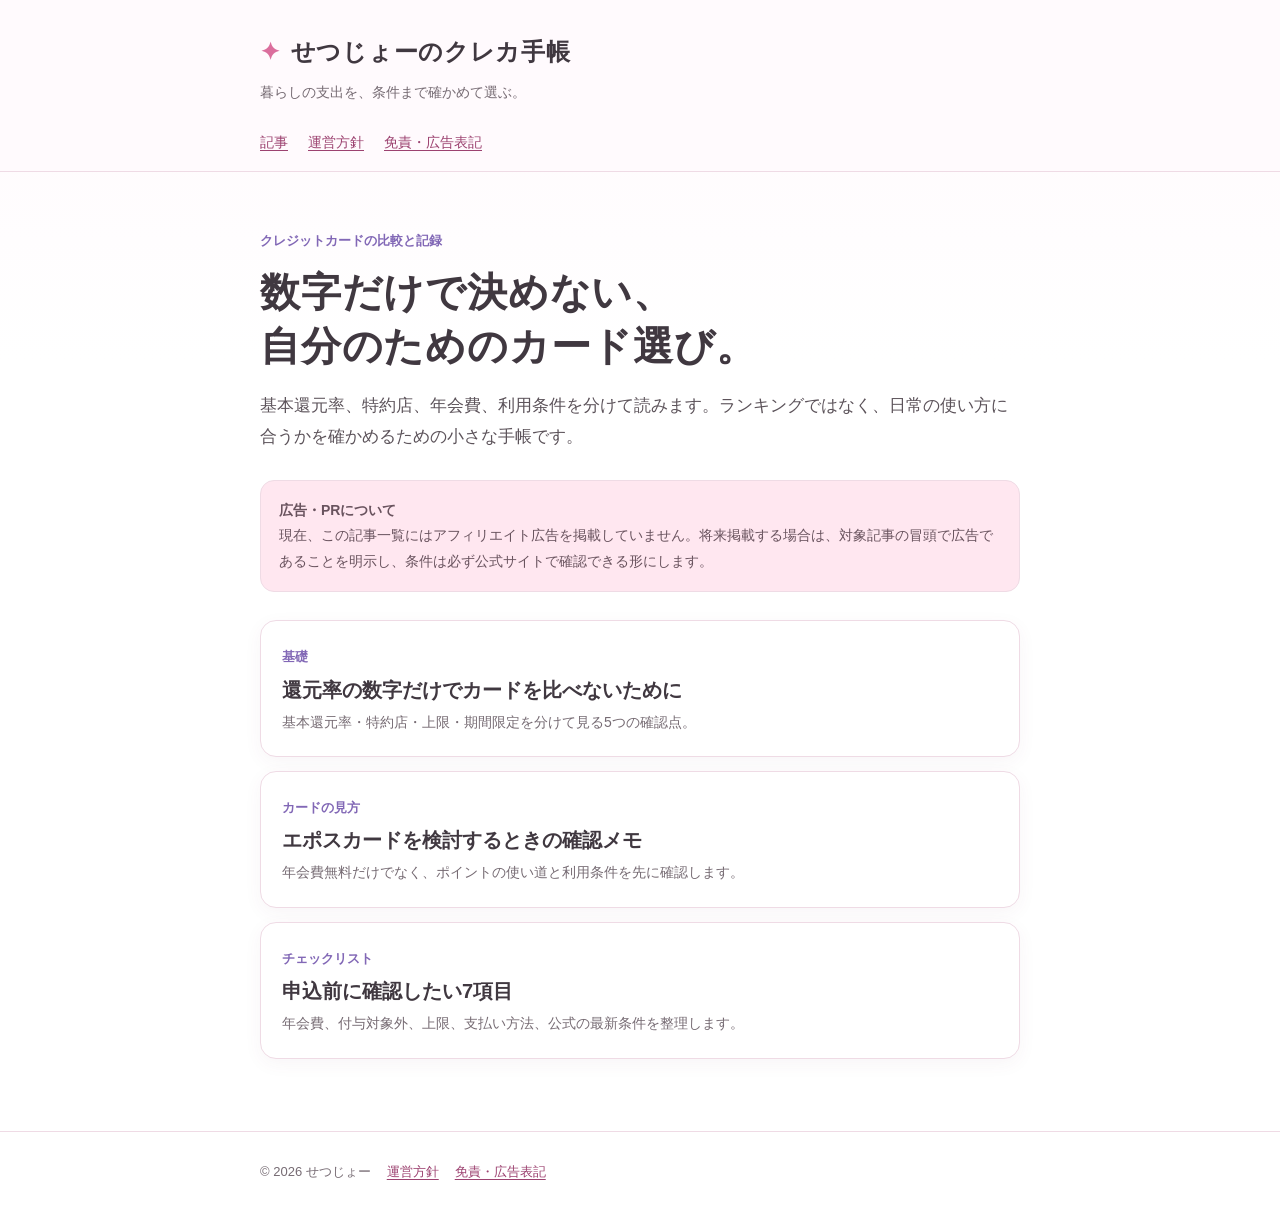
==== index.html @ 92624243 "feat: create credit-card-only editorial site" ====
<!doctype html>
<html lang="ja">
<head>
  <meta charset="utf-8">
  <meta name="viewport" content="width=device-width,initial-scale=1">
  <title>せつじょーのクレカ手帳</title>
  <meta name="description" content="日常の支出に合うクレジットカードを、還元率・条件・年会費を分けて確認するための記録です。">
  <link rel="stylesheet" href="style.css">
</head>
<body>
  <header><div class="wrap brand"><a href="index.html">せつじょーのクレカ手帳</a><p class="tagline">暮らしの支出を、条件まで確かめて選ぶ。</p></div><nav class="wrap"><a href="index.html">記事</a><a href="about.html">運営方針</a><a href="privacy.html">免責・広告表記</a></nav></header>
  <main class="wrap">
    <p class="kicker">クレジットカードの比較と記録</p>
    <h1>数字だけで決めない、<br>自分のためのカード選び。</h1>
    <p class="lead">基本還元率、特約店、年会費、利用条件を分けて読みます。ランキングではなく、日常の使い方に合うかを確かめるための小さな手帳です。</p>
    <div class="notice"><strong>広告・PRについて</strong><br>現在、この記事一覧にはアフィリエイト広告を掲載していません。将来掲載する場合は、対象記事の冒頭で広告であることを明示し、条件は必ず公式サイトで確認できる形にします。</div>
    <section class="cards" aria-label="記事一覧">
      <a class="card" href="reward-rate-basics.html"><span class="kicker">基礎</span><h2>還元率の数字だけでカードを比べないために</h2><p>基本還元率・特約店・上限・期間限定を分けて見る5つの確認点。</p></a>
      <a class="card" href="epos-card.html"><span class="kicker">カードの見方</span><h2>エポスカードを検討するときの確認メモ</h2><p>年会費無料だけでなく、ポイントの使い道と利用条件を先に確認します。</p></a>
      <a class="card" href="card-choice-checklist.html"><span class="kicker">チェックリスト</span><h2>申込前に確認したい7項目</h2><p>年会費、付与対象外、上限、支払い方法、公式の最新条件を整理します。</p></a>
    </section>
  </main>
  <footer><div class="wrap"><span>© 2026 せつじょー</span><a href="about.html">運営方針</a><a href="privacy.html">免責・広告表記</a></div></footer>
</body>
</html>
---- style.css ----
:root{--bg:#fff8fb;--surface:#fff;--ink:#403840;--muted:#766b73;--line:#efdbe5;--rose:#db6e9d;--rose-soft:#ffe7f0;--violet:#8268b6;--max:760px}*{box-sizing:border-box}body{margin:0;background:linear-gradient(180deg,#fff9fc 0,#fff 360px);color:var(--ink);font-family:-apple-system,BlinkMacSystemFont,"Hiragino Kaku Gothic ProN","Yu Gothic",sans-serif;line-height:1.8}a{color:#9c4270;text-decoration-thickness:1px;text-underline-offset:3px}header{border-bottom:1px solid var(--line);background:#fffafd}.wrap{width:min(calc(100% - 32px),var(--max));margin:auto}.brand{padding:30px 0 25px}.brand a{text-decoration:none;color:var(--ink);font-size:24px;font-weight:750;letter-spacing:.03em}.brand a:before{content:"✦";color:var(--rose);margin-right:10px}.tagline{margin:7px 0 0;color:var(--muted);font-size:14px}nav{display:flex;gap:20px;padding:0 0 15px;font-size:14px}main{padding:44px 0 72px}h1{font-size:clamp(28px,7vw,40px);letter-spacing:.02em;line-height:1.35;margin:0 0 18px}h2{font-size:22px;margin:42px 0 14px;line-height:1.5}.lead{font-size:17px;color:#5c535a}.notice{background:var(--rose-soft);border:1px solid var(--line);border-radius:14px;padding:17px 18px;margin:28px 0;color:#69535e;font-size:14px}.cards{display:grid;gap:14px;margin-top:26px}.card{display:block;background:var(--surface);color:var(--ink);text-decoration:none;border:1px solid var(--line);border-radius:16px;padding:21px;box-shadow:0 5px 18px rgba(111,67,89,.05)}.card:hover{border-color:#dba2b9;transform:translateY(-1px)}.kicker{color:var(--violet);font-size:13px;font-weight:700}.card h2{margin:4px 0 5px;font-size:20px}.card p{margin:0;color:var(--muted);font-size:14px}.checklist{padding-left:1.2em}.checklist li{margin:.55em 0}footer{border-top:1px solid var(--line);color:var(--muted);font-size:13px;padding:28px 0 45px}footer .wrap{display:flex;gap:16px;flex-wrap:wrap}@media(max-width:480px){.brand{padding-top:22px}main{padding-top:34px}nav{gap:14px}}
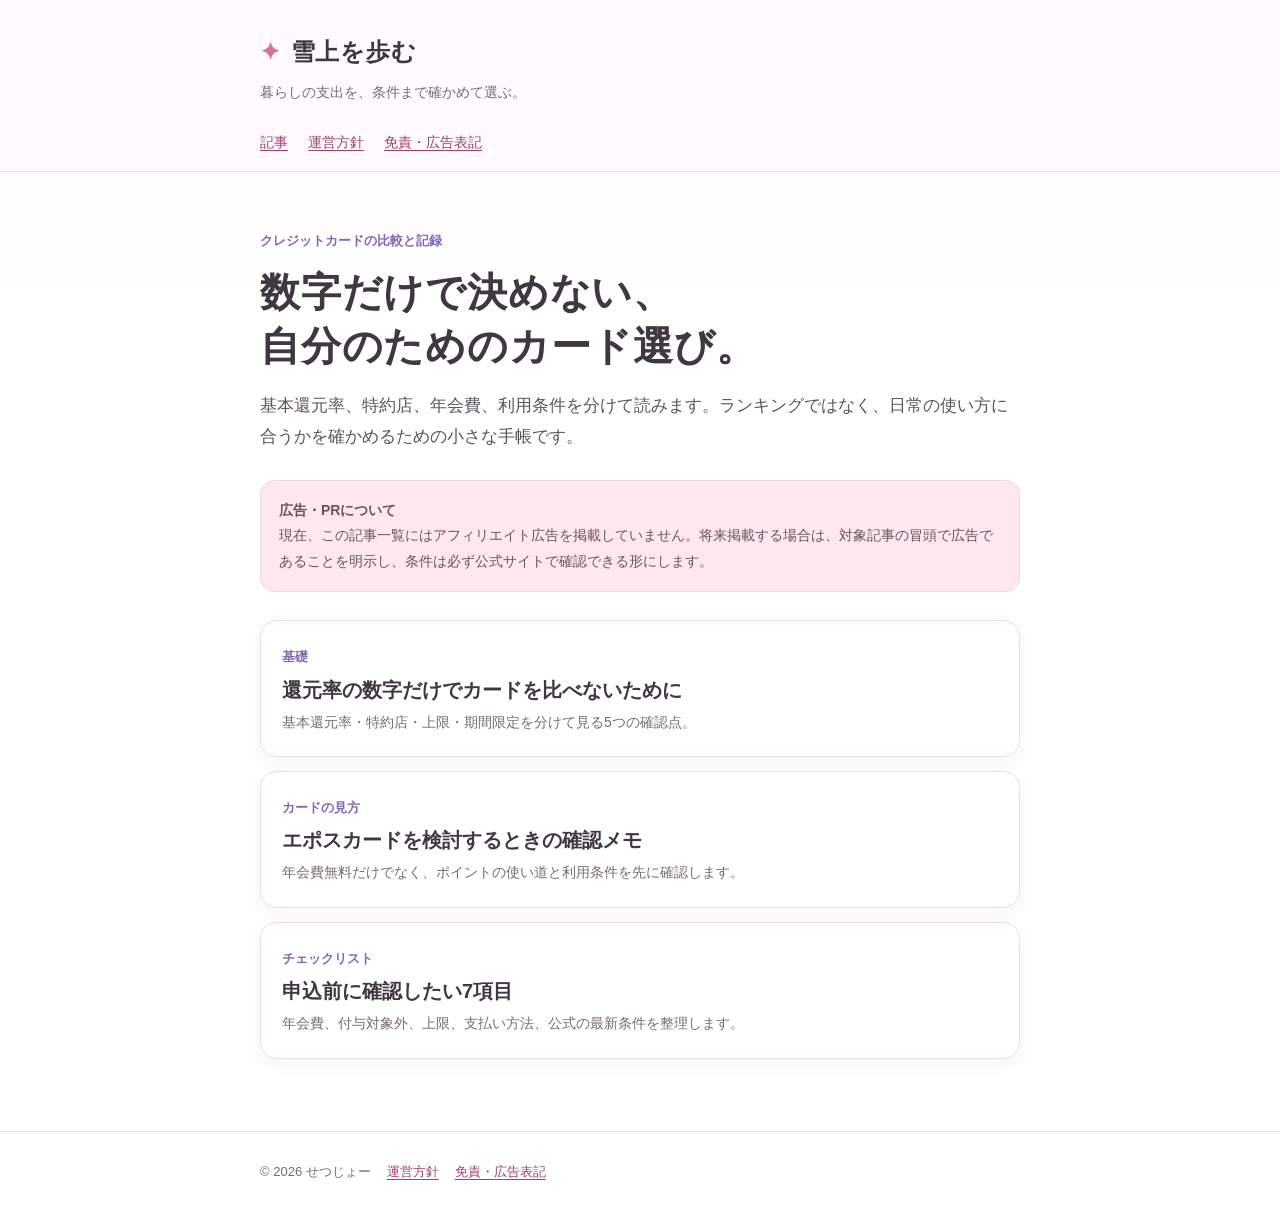
==== commit 22ace24c: "docs: rename credit site to 雪上を歩む" ====
--- a/index.html
+++ b/index.html
@@ -3,12 +3,12 @@
 <head>
   <meta charset="utf-8">
   <meta name="viewport" content="width=device-width,initial-scale=1">
-  <title>せつじょーのクレカ手帳</title>
+  <title>雪上を歩む | クレジットカードの比較と記録</title>
   <meta name="description" content="日常の支出に合うクレジットカードを、還元率・条件・年会費を分けて確認するための記録です。">
   <link rel="stylesheet" href="style.css">
 </head>
 <body>
-  <header><div class="wrap brand"><a href="index.html">せつじょーのクレカ手帳</a><p class="tagline">暮らしの支出を、条件まで確かめて選ぶ。</p></div><nav class="wrap"><a href="index.html">記事</a><a href="about.html">運営方針</a><a href="privacy.html">免責・広告表記</a></nav></header>
+  <header><div class="wrap brand"><a href="index.html">雪上を歩む</a><p class="tagline">暮らしの支出を、条件まで確かめて選ぶ。</p></div><nav class="wrap"><a href="index.html">記事</a><a href="about.html">運営方針</a><a href="privacy.html">免責・広告表記</a></nav></header>
   <main class="wrap">
     <p class="kicker">クレジットカードの比較と記録</p>
     <h1>数字だけで決めない、<br>自分のためのカード選び。</h1>
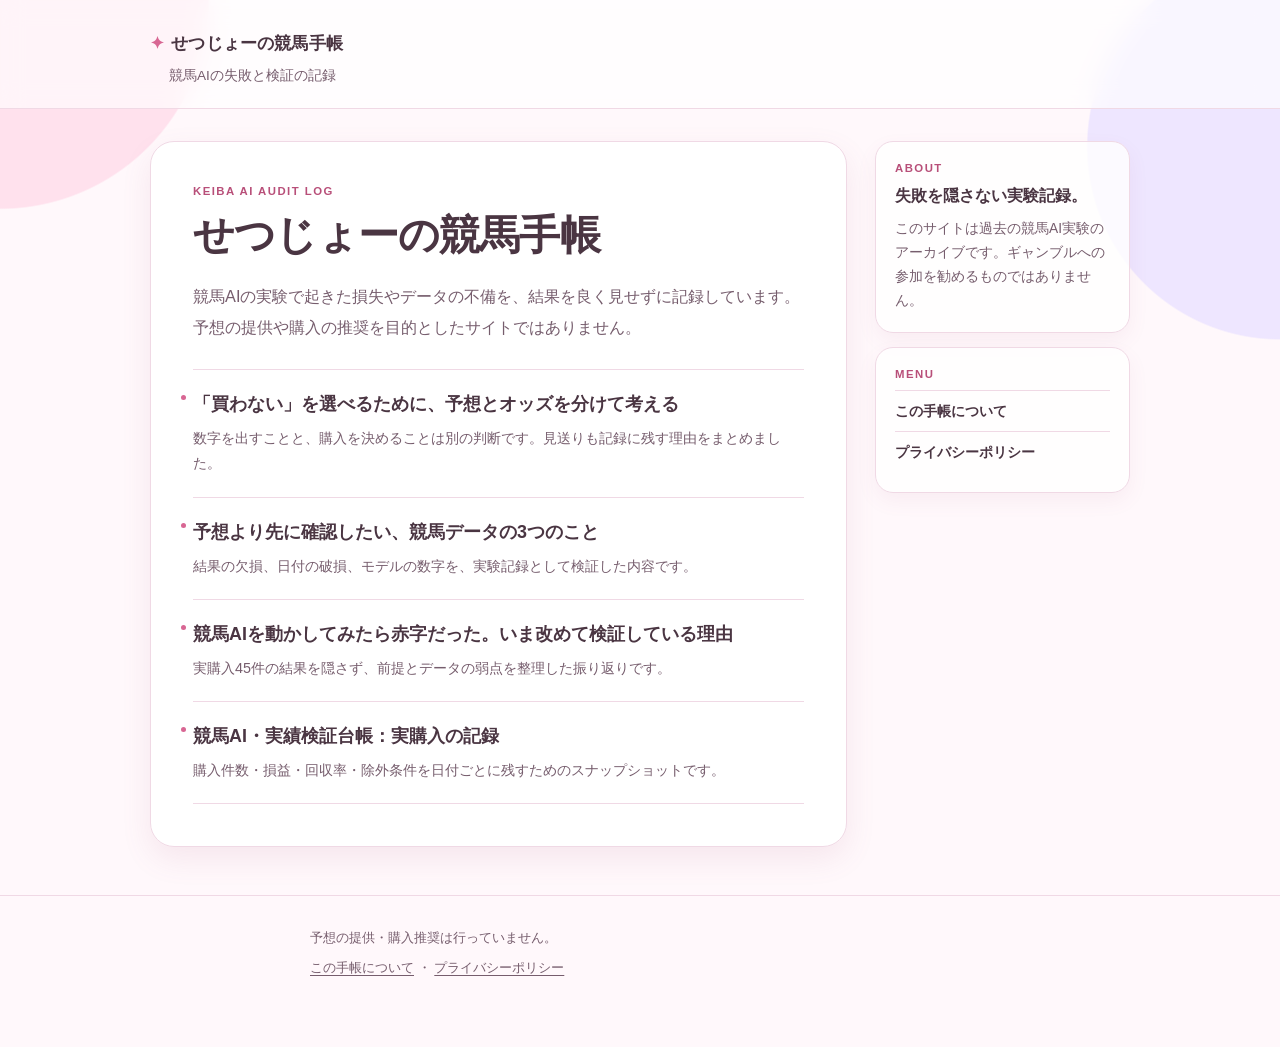
==== commit 53abaf75: "docs: repurpose site as horse-racing audit archive" ====
--- a/index.html
+++ b/index.html
@@ -3,23 +3,26 @@
 <head>
   <meta charset="utf-8">
   <meta name="viewport" content="width=device-width,initial-scale=1">
-  <title>雪上を歩む | クレジットカードの比較と記録</title>
-  <meta name="description" content="日常の支出に合うクレジットカードを、還元率・条件・年会費を分けて確認するための記録です。">
+  <title>せつじょーの競馬手帳</title>
+  <meta name="description" content="競馬AIの実験で起きた失敗と、データを検証した記録です。予想の提供は行いません。">
   <link rel="stylesheet" href="style.css">
 </head>
 <body>
-  <header><div class="wrap brand"><a href="index.html">雪上を歩む</a><p class="tagline">暮らしの支出を、条件まで確かめて選ぶ。</p></div><nav class="wrap"><a href="index.html">記事</a><a href="about.html">運営方針</a><a href="privacy.html">免責・広告表記</a></nav></header>
-  <main class="wrap">
-    <p class="kicker">クレジットカードの比較と記録</p>
-    <h1>数字だけで決めない、<br>自分のためのカード選び。</h1>
-    <p class="lead">基本還元率、特約店、年会費、利用条件を分けて読みます。ランキングではなく、日常の使い方に合うかを確かめるための小さな手帳です。</p>
-    <div class="notice"><strong>広告・PRについて</strong><br>現在、この記事一覧にはアフィリエイト広告を掲載していません。将来掲載する場合は、対象記事の冒頭で広告であることを明示し、条件は必ず公式サイトで確認できる形にします。</div>
-    <section class="cards" aria-label="記事一覧">
-      <a class="card" href="reward-rate-basics.html"><span class="kicker">基礎</span><h2>還元率の数字だけでカードを比べないために</h2><p>基本還元率・特約店・上限・期間限定を分けて見る5つの確認点。</p></a>
-      <a class="card" href="epos-card.html"><span class="kicker">カードの見方</span><h2>エポスカードを検討するときの確認メモ</h2><p>年会費無料だけでなく、ポイントの使い道と利用条件を先に確認します。</p></a>
-      <a class="card" href="card-choice-checklist.html"><span class="kicker">チェックリスト</span><h2>申込前に確認したい7項目</h2><p>年会費、付与対象外、上限、支払い方法、公式の最新条件を整理します。</p></a>
+  <header class="site"><div class="wrap"><a class="home" href="index.html">せつじょーの競馬手帳</a><div class="tagline">競馬AIの失敗と検証の記録</div></div></header>
+  <main class="blog-layout wrap">
+    <section class="feed" aria-label="記事一覧">
+      <p class="eyebrow">KEIBA AI AUDIT LOG</p>
+      <h1>せつじょーの競馬手帳</h1>
+      <p class="lead">競馬AIの実験で起きた損失やデータの不備を、結果を良く見せずに記録しています。予想の提供や購入の推奨を目的としたサイトではありません。</p>
+      <ul class="postlist">
+        <li><a href="why-skipping-races-is-a-decision.html">「買わない」を選べるために、予想とオッズを分けて考える</a><div class="d">数字を出すことと、購入を決めることは別の判断です。見送りも記録に残す理由をまとめました。</div></li>
+        <li><a href="race-data-needs-audit.html">予想より先に確認したい、競馬データの3つのこと</a><div class="d">結果の欠損、日付の破損、モデルの数字を、実験記録として検証した内容です。</div></li>
+        <li><a href="keiba-ai-loss-review.html">競馬AIを動かしてみたら赤字だった。いま改めて検証している理由</a><div class="d">実購入45件の結果を隠さず、前提とデータの弱点を整理した振り返りです。</div></li>
+        <li><a href="keiba-audit-ledger.html">競馬AI・実績検証台帳：実購入の記録</a><div class="d">購入件数・損益・回収率・除外条件を日付ごとに残すためのスナップショットです。</div></li>
+      </ul>
     </section>
+    <aside class="blog-aside" aria-label="サイト案内"><section class="aside-card intro-card"><p class="aside-label">ABOUT</p><h2>失敗を隠さない実験記録。</h2><p>このサイトは過去の競馬AI実験のアーカイブです。ギャンブルへの参加を勧めるものではありません。</p></section><nav class="aside-card" aria-label="サイト案内"><p class="aside-label">MENU</p><a href="about.html">この手帳について</a><a href="privacy.html">プライバシーポリシー</a></nav></aside>
   </main>
-  <footer><div class="wrap"><span>© 2026 せつじょー</span><a href="about.html">運営方針</a><a href="privacy.html">免責・広告表記</a></div></footer>
+  <footer class="site"><div class="wrap"><p>予想の提供・購入推奨は行っていません。</p><p><a href="about.html">この手帳について</a> ・ <a href="privacy.html">プライバシーポリシー</a></p></div></footer>
 </body>
 </html>
--- a/style.css
+++ b/style.css
@@ -1 +1,114 @@
-:root{--bg:#fff8fb;--surface:#fff;--ink:#403840;--muted:#766b73;--line:#efdbe5;--rose:#db6e9d;--rose-soft:#ffe7f0;--violet:#8268b6;--max:760px}*{box-sizing:border-box}body{margin:0;background:linear-gradient(180deg,#fff9fc 0,#fff 360px);color:var(--ink);font-family:-apple-system,BlinkMacSystemFont,"Hiragino Kaku Gothic ProN","Yu Gothic",sans-serif;line-height:1.8}a{color:#9c4270;text-decoration-thickness:1px;text-underline-offset:3px}header{border-bottom:1px solid var(--line);background:#fffafd}.wrap{width:min(calc(100% - 32px),var(--max));margin:auto}.brand{padding:30px 0 25px}.brand a{text-decoration:none;color:var(--ink);font-size:24px;font-weight:750;letter-spacing:.03em}.brand a:before{content:"✦";color:var(--rose);margin-right:10px}.tagline{margin:7px 0 0;color:var(--muted);font-size:14px}nav{display:flex;gap:20px;padding:0 0 15px;font-size:14px}main{padding:44px 0 72px}h1{font-size:clamp(28px,7vw,40px);letter-spacing:.02em;line-height:1.35;margin:0 0 18px}h2{font-size:22px;margin:42px 0 14px;line-height:1.5}.lead{font-size:17px;color:#5c535a}.notice{background:var(--rose-soft);border:1px solid var(--line);border-radius:14px;padding:17px 18px;margin:28px 0;color:#69535e;font-size:14px}.cards{display:grid;gap:14px;margin-top:26px}.card{display:block;background:var(--surface);color:var(--ink);text-decoration:none;border:1px solid var(--line);border-radius:16px;padding:21px;box-shadow:0 5px 18px rgba(111,67,89,.05)}.card:hover{border-color:#dba2b9;transform:translateY(-1px)}.kicker{color:var(--violet);font-size:13px;font-weight:700}.card h2{margin:4px 0 5px;font-size:20px}.card p{margin:0;color:var(--muted);font-size:14px}.checklist{padding-left:1.2em}.checklist li{margin:.55em 0}footer{border-top:1px solid var(--line);color:var(--muted);font-size:13px;padding:28px 0 45px}footer .wrap{display:flex;gap:16px;flex-wrap:wrap}@media(max-width:480px){.brand{padding-top:22px}main{padding-top:34px}nav{gap:14px}}
+:root{
+  --bg:#fff8fb; --surface:#fff; --surface-soft:#fff1f7; --fg:#4a3542;
+  --muted:#765d6d; --faint:#a48999; --accent:#d86693; --accent-strong:#bc4e7c;
+  --lavender:#8b70c5; --lavender-soft:#f0eaff; --border:#f0d9e5;
+  --tag-bg:#ffe4ef; --tag-fg:#b84f79; --shadow:0 12px 30px rgba(174,90,128,.11);
+}
+
+*{box-sizing:border-box}
+html,body{margin:0;padding:0}
+body{
+  background:radial-gradient(circle at 0 0,#ffe1ed 0 13rem,transparent 13.1rem),radial-gradient(circle at 100% 14%,#eee6ff 0 12rem,transparent 12.1rem),var(--bg); color:var(--fg);
+  font-family:-apple-system,BlinkMacSystemFont,"Segoe UI","Hiragino Kaku Gothic ProN",Meiryo,sans-serif;
+  line-height:1.85;
+}
+img{max-width:100%}
+
+.wrap{max-width:700px;margin:0 auto;padding:0 20px}
+
+header.site{padding:28px 0 20px;border-bottom:1px solid var(--border);background:rgba(255,255,255,.64);backdrop-filter:blur(12px)}
+header.site a.home{font-weight:800;text-decoration:none;color:var(--fg);font-size:1.08rem;letter-spacing:.01em}
+header.site a.home::before{content:"✦";color:var(--accent);margin-right:7px}
+header.site .tagline{color:var(--muted);font-size:.85rem;margin-top:3px;padding-left:19px}
+
+main{padding:30px 0 8px}
+main.wrap{margin-top:24px;background:rgba(255,255,255,.93);border:1px solid var(--border);border-radius:22px;padding:clamp(22px,5vw,42px);box-shadow:var(--shadow)}
+h1{font-size:clamp(1.5rem,4vw,2rem);line-height:1.42;margin:0 0 12px;text-wrap:balance;letter-spacing:-.02em}
+h2{font-size:1.14rem;margin-top:2em;color:var(--fg)}
+p,li{font-size:0.98rem}
+ol,ul{padding-left:1.3em}
+.meta{color:var(--faint);font-size:.85rem;margin-bottom:1.4em}
+.lead{color:var(--muted);font-size:1.02rem;line-height:1.9}
+
+a{color:var(--accent);text-decoration-thickness:1px;text-underline-offset:3px}
+a:hover{color:var(--accent-strong)}
+a:focus-visible{outline:2px solid var(--lavender);outline-offset:3px;border-radius:3px}
+
+.cta{
+  display:inline-block;margin-top:12px;padding:11px 18px;background:var(--lavender);
+  color:#fff;font-weight:750;border-radius:999px;text-decoration:none;font-size:.93rem;
+  box-shadow:0 7px 16px rgba(139,112,197,.24);transition:transform .12s ease,background .15s ease;
+}
+.cta:hover{background:#7358af;color:#fff;transform:translateY(-1px)}
+
+.postlist{list-style:none;padding:0;margin:18px 0 0}
+.postlist li{border:1px solid var(--border);border-radius:15px;padding:16px 17px;margin:10px 0;background:linear-gradient(135deg,var(--surface),var(--surface-soft));transition:transform .12s ease,box-shadow .12s ease}
+.postlist li:hover{transform:translateY(-2px);box-shadow:0 8px 18px rgba(183,91,134,.10)}
+.postlist a{text-decoration:none;color:var(--fg);font-weight:750}
+.postlist a:hover{color:var(--accent)}
+.postlist .d{color:var(--muted);font-size:.91rem;margin-top:5px;line-height:1.75}
+
+footer.site{
+  margin-top:48px;padding:24px 0 60px;border-top:1px solid var(--border);
+  color:var(--muted);font-size:.82rem;
+}
+footer.site p{font-size:0.82rem;margin:6px 0}
+footer.site a{color:var(--muted)}
+
+/* Blog index: editorial two-column layout using this site's own palette. */
+header.site .wrap{max-width:1020px}
+.blog-layout.wrap{
+  max-width:1020px;margin-top:32px;padding:0 20px;background:transparent;border:0;
+  box-shadow:none;display:grid;grid-template-columns:minmax(0,1fr) 255px;gap:28px;align-items:start;
+}
+.feed{background:rgba(255,255,255,.94);border:1px solid var(--border);border-radius:24px;padding:clamp(25px,4vw,42px);box-shadow:var(--shadow)}
+.feed .eyebrow,.aside-label{margin:0 0 8px;color:var(--tag-fg);font-size:.71rem;font-weight:800;letter-spacing:.13em;line-height:1.3}
+.feed h1{font-size:clamp(1.8rem,4vw,2.55rem);margin-bottom:14px}
+.feed .postlist{margin-top:26px}
+.feed .postlist li{position:relative;margin:0;padding:20px 0;border:0;border-bottom:1px solid var(--border);border-radius:0;background:transparent}
+.feed .postlist li:first-child{border-top:1px solid var(--border)}
+.feed .postlist li:hover{transform:none;box-shadow:none}
+.feed .postlist li::before{content:"";position:absolute;left:-12px;top:25px;width:5px;height:5px;border-radius:50%;background:var(--accent)}
+.feed .postlist a{font-size:1.12rem;line-height:1.55}
+.feed .postlist .d{font-size:.9rem;margin-top:7px}
+.blog-aside{display:grid;gap:14px}
+.aside-card{padding:19px;background:rgba(255,255,255,.82);border:1px solid var(--border);border-radius:18px;box-shadow:0 8px 20px rgba(174,90,128,.07)}
+.aside-card h2{font-size:1rem;line-height:1.55;margin:0 0 8px}
+.aside-card p:last-child{margin:0;color:var(--muted);font-size:.86rem;line-height:1.75}
+.aside-card a{display:block;padding:10px 0;border-top:1px solid var(--border);color:var(--fg);font-size:.88rem;font-weight:650;text-decoration:none;line-height:1.45}
+.aside-card a:hover{color:var(--accent)}
+
+@media (max-width:760px){
+  body{background:linear-gradient(145deg,#fff2f7 0,#fff8fb 36%,#f6f1ff 100%)}
+  header.site{padding:20px 0 17px}
+  header.site a.home{font-size:1.15rem}
+  .blog-layout.wrap{display:block;margin-top:16px;padding:0 14px}
+  .feed{border-radius:19px;padding:24px 20px}
+  .feed h1{font-size:1.75rem}
+  .feed .lead{font-size:.96rem}
+  .feed .postlist{margin-top:20px}
+  .feed .postlist li{padding:17px 0 17px 3px}
+  .feed .postlist a{font-size:1.02rem}
+  .feed .postlist li::before{left:-7px;top:23px}
+  .blog-aside{margin-top:16px;grid-template-columns:1fr 1fr;gap:10px}
+  .aside-card{padding:15px;border-radius:15px}
+  .aside-card h2{font-size:.93rem}
+  .aside-card p:last-child{font-size:.8rem}
+  .aside-card a{font-size:.82rem;padding:8px 0}
+  footer.site{margin-top:32px;padding:20px 14px 44px}
+}
+
+@media (max-width:430px){.blog-aside{grid-template-columns:1fr}}
+
+.ledger-summary{display:grid;grid-template-columns:repeat(5,minmax(0,1fr));gap:9px;margin:24px 0 30px}
+.ledger-summary div{padding:13px 10px;background:var(--surface-soft);border:1px solid var(--border);border-radius:13px;text-align:center}
+.ledger-summary span{display:block;color:var(--muted);font-size:.76rem;line-height:1.4}
+.ledger-summary strong{display:block;margin-top:3px;font-size:1rem;line-height:1.45}
+.table-scroll{overflow-x:auto;margin:14px 0 28px;border:1px solid var(--border);border-radius:13px}
+table{width:100%;border-collapse:collapse;min-width:560px;font-size:.9rem}
+th,td{padding:10px 12px;border-bottom:1px solid var(--border);text-align:right;white-space:nowrap}
+th:first-child,td:first-child{text-align:left}
+thead,tfoot{background:var(--surface-soft)}
+tbody tr:last-child td{border-bottom:0}
+
+@media (max-width:760px){.ledger-summary{grid-template-columns:repeat(2,minmax(0,1fr))}.ledger-summary div:last-child{grid-column:span 2}}
